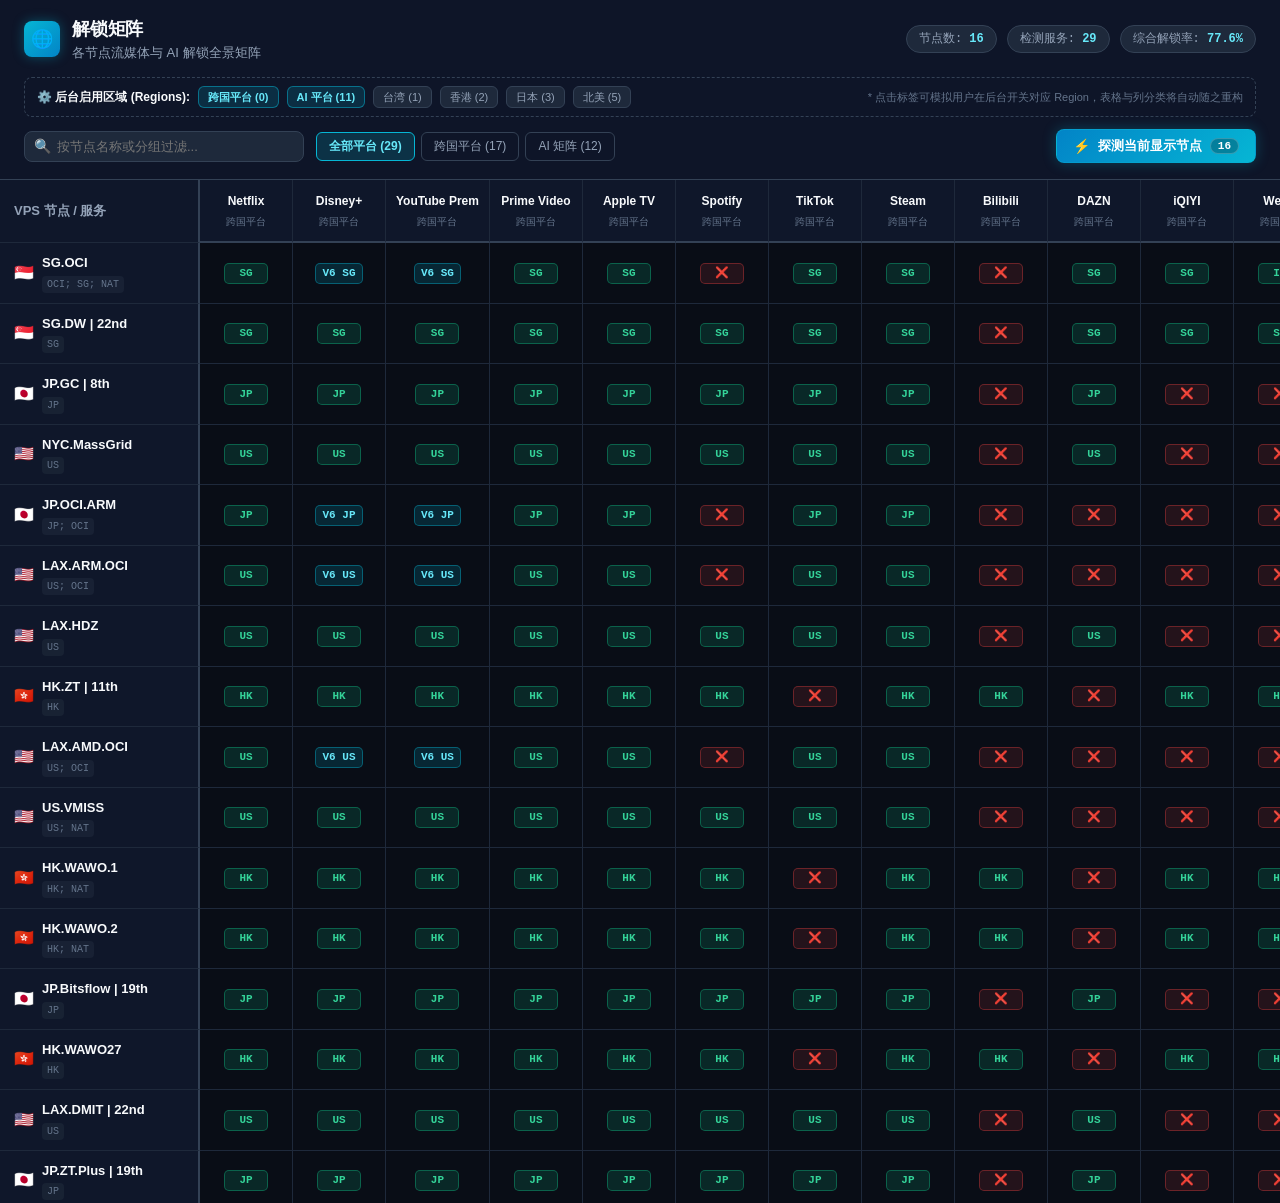
==== prototype/matrix.html @ eb972ef7 "feat: add Unlock Matrix page with dynamic region adaptation and probe controls" ====
<!DOCTYPE html>
<html lang="zh-CN">
<head>
  <meta charset="UTF-8" />
  <meta name="viewport" content="width=device-width, initial-scale=1.0" />
  <title>解锁矩阵</title>
  <style>
    :root {
      --bg-base: #090d16;
      --bg-surface: #0f172a;
      --bg-card: #1e293b;
      --bg-card-hover: #273549;
      --border-subtle: #1e293b;
      --border-muted: #334155;
      --border-highlight: #06b6d4;
      --text-main: #f8fafc;
      --text-muted: #94a3b8;
      --text-dim: #64748b;
      --green-text: #34d399;
      --green-bg: rgba(16, 185, 129, 0.16);
      --green-border: rgba(16, 185, 129, 0.4);
      --cyan-text: #67e8f9;
      --cyan-bg: rgba(6, 182, 212, 0.16);
      --cyan-border: rgba(6, 182, 212, 0.4);
      --red-text: #f87171;
      --red-bg: rgba(239, 68, 68, 0.12);
      --red-border: rgba(239, 68, 68, 0.35);
      --font-mono: 'JetBrains Mono', 'Fira Code', 'SF Mono', Menlo, Consolas, monospace;
      --font-sans: -apple-system, BlinkMacSystemFont, 'Segoe UI', Roboto, Helvetica, Arial, sans-serif;
    }

    * {
      box-sizing: border-box;
      margin: 0;
      padding: 0;
    }

    body {
      background-color: var(--bg-base);
      color: var(--text-main);
      font-family: var(--font-sans);
      font-size: 14px;
      line-height: 1.5;
      min-height: 100vh;
      display: flex;
      flex-direction: column;
    }

    /* 顶部控制栏 */
    .matrix-header {
      background: rgba(15, 23, 42, 0.95);
      border-bottom: 1px solid var(--border-muted);
      padding: 16px 24px;
      position: sticky;
      top: 0;
      z-index: 50;
      backdrop-filter: blur(12px);
    }

    .matrix-title-bar {
      display: flex;
      align-items: center;
      justify-content: space-between;
      flex-wrap: wrap;
      gap: 16px;
      margin-bottom: 14px;
    }

    .matrix-title-left {
      display: flex;
      align-items: center;
      gap: 12px;
    }

    .matrix-badge-icon {
      width: 36px;
      height: 36px;
      border-radius: 8px;
      background: linear-gradient(135deg, #06b6d4, #0284c7);
      display: flex;
      align-items: center;
      justify-content: center;
      font-size: 18px;
      box-shadow: 0 0 12px rgba(6, 182, 212, 0.35);
    }

    .matrix-title {
      font-size: 18px;
      font-weight: 700;
      letter-spacing: -0.01em;
      color: var(--text-main);
    }

    .matrix-subtitle {
      font-size: 13px;
      color: var(--text-muted);
    }

    .matrix-stats {
      display: flex;
      align-items: center;
      gap: 10px;
      flex-wrap: wrap;
    }

    .stat-pill {
      background: var(--bg-card);
      border: 1px solid var(--border-muted);
      border-radius: 999px;
      padding: 4px 12px;
      font-size: 12px;
      font-family: var(--font-mono);
      color: var(--text-muted);
    }

    .stat-pill strong {
      color: var(--cyan-text);
      font-weight: 600;
    }

    /* 区域设置与筛选条 */
    .matrix-region-setting-bar {
      display: flex;
      align-items: center;
      gap: 8px;
      margin-bottom: 12px;
      padding: 8px 12px;
      background: rgba(15, 23, 42, 0.6);
      border: 1px dashed var(--border-muted);
      border-radius: 8px;
      font-size: 12px;
      color: var(--text-muted);
      flex-wrap: wrap;
    }

    .region-setting-label {
      font-weight: 600;
      color: var(--text-main);
      display: flex;
      align-items: center;
      gap: 5px;
    }

    .region-toggle-pill {
      background: var(--bg-card);
      border: 1px solid var(--border-muted);
      color: var(--text-muted);
      border-radius: 6px;
      padding: 2px 9px;
      font-size: 11px;
      cursor: pointer;
      user-select: none;
      transition: all 0.15s;
    }

    .region-toggle-pill:hover {
      background: var(--bg-card-hover);
      color: var(--text-main);
    }

    .region-toggle-pill.enabled {
      background: rgba(6, 182, 212, 0.16);
      border-color: rgba(6, 182, 212, 0.5);
      color: var(--cyan-text);
      font-weight: 600;
    }

    /* 工具与筛选栏 */
    .matrix-toolbar {
      display: flex;
      align-items: center;
      justify-content: space-between;
      flex-wrap: wrap;
      gap: 12px;
    }

    .matrix-search-box {
      position: relative;
      width: 280px;
    }

    .matrix-search-input {
      width: 100%;
      background: var(--bg-card);
      border: 1px solid var(--border-muted);
      border-radius: 8px;
      padding: 7px 12px 7px 32px;
      color: var(--text-main);
      font-size: 13px;
      outline: none;
      transition: all 0.2s;
    }

    .matrix-search-input:focus {
      border-color: var(--border-highlight);
      box-shadow: 0 0 0 2px rgba(6, 182, 212, 0.2);
    }

    .search-icon {
      position: absolute;
      left: 10px;
      top: 50%;
      transform: translateY(-50%);
      color: var(--text-dim);
      font-size: 14px;
      pointer-events: none;
    }

    .matrix-category-pills {
      display: flex;
      align-items: center;
      gap: 6px;
      flex-wrap: wrap;
    }

    .cat-pill {
      background: transparent;
      border: 1px solid var(--border-muted);
      color: var(--text-muted);
      border-radius: 6px;
      padding: 5px 12px;
      font-size: 12px;
      cursor: pointer;
      transition: all 0.15s;
      user-select: none;
    }

    .cat-pill:hover {
      background: var(--bg-card);
      color: var(--text-main);
    }

    .cat-pill.active {
      background: rgba(6, 182, 212, 0.18);
      border-color: #06b6d4;
      color: var(--cyan-text);
      font-weight: 600;
    }

    /* 探测动作区 */
    .probe-action-box {
      margin-left: auto;
      display: flex;
      align-items: center;
      gap: 10px;
    }

    .probe-btn {
      display: inline-flex;
      align-items: center;
      gap: 8px;
      background: linear-gradient(135deg, #0284c7, #06b6d4);
      border: 1px solid rgba(6, 182, 212, 0.4);
      color: #ffffff;
      padding: 7px 16px;
      border-radius: 8px;
      font-size: 13px;
      font-weight: 600;
      cursor: pointer;
      box-shadow: 0 0 14px rgba(6, 182, 212, 0.28);
      transition: all 0.2s cubic-bezier(0.4, 0, 0.2, 1);
      user-select: none;
    }

    .probe-btn:hover:not(:disabled) {
      background: linear-gradient(135deg, #0369a1, #0891b2);
      box-shadow: 0 0 20px rgba(6, 182, 212, 0.45);
      transform: translateY(-1px);
    }

    .probe-btn:active:not(:disabled) {
      transform: translateY(1px);
    }

    .probe-btn:disabled {
      background: #1e293b;
      border-color: #334155;
      color: #64748b;
      box-shadow: none;
      cursor: not-allowed;
      transform: none;
    }

    .probe-btn-icon {
      font-size: 14px;
      line-height: 1;
      display: inline-block;
    }

    .probe-btn-icon.spinning {
      animation: spin 0.9s linear infinite;
    }

    @keyframes spin {
      from { transform: rotate(0deg); }
      to { transform: rotate(360deg); }
    }

    .probe-btn-count {
      background: rgba(0, 0, 0, 0.25);
      padding: 1px 7px;
      border-radius: 999px;
      font-size: 11px;
      font-family: var(--font-mono);
      border: 1px solid rgba(255, 255, 255, 0.2);
    }

    /* 表格容器与 Sticky 冻结窗格 */
    .matrix-table-container {
      flex: 1;
      overflow: auto;
      background: var(--bg-base);
      position: relative;
    }

    table.matrix-table {
      width: 100%;
      border-collapse: separate;
      border-spacing: 0;
      font-size: 13px;
      text-align: center;
    }

    /* 冻结表头与首列 */
    thead th {
      background: #0f172a;
      border-bottom: 2px solid var(--border-muted);
      border-right: 1px solid var(--border-subtle);
      padding: 12px 10px;
      position: sticky;
      top: 0;
      z-index: 30;
      font-weight: 600;
      color: var(--text-muted);
      white-space: nowrap;
      user-select: none;
    }

    /* 首列：节点信息单元格 (Sticky Left) */
    th.sticky-col-header,
    td.sticky-col {
      position: sticky;
      left: 0;
      z-index: 20;
      background: #0f172a;
      text-align: left;
      padding: 10px 14px;
      border-right: 2px solid var(--border-muted);
      border-bottom: 1px solid var(--border-subtle);
      width: 200px;
      min-width: 200px;
      max-width: 200px;
    }

    th.sticky-col-header {
      z-index: 40; /* 左上角交叉单元格层级最高 */
    }

    tbody tr:hover td.sticky-col {
      background: #192338;
    }

    tbody tr:hover td {
      background: rgba(6, 182, 212, 0.05);
    }

    tbody td {
      padding: 8px 6px;
      border-bottom: 1px solid var(--border-subtle);
      border-right: 1px solid var(--border-subtle);
      background: var(--bg-base);
      transition: background 0.15s;
    }

    /* 行探测中动效 */
    tr.row-probing td {
      background: rgba(6, 182, 212, 0.08) !important;
      position: relative;
    }

    tr.row-probing td.sticky-col {
      background: #192a42 !important;
      border-left: 3px solid var(--border-highlight);
    }

    .node-cell-wrap {
      display: flex;
      align-items: center;
      gap: 8px;
    }

    .node-region-flag {
      font-size: 16px;
      line-height: 1;
    }

    .node-name-text {
      font-weight: 600;
      color: var(--text-main);
      overflow: hidden;
      text-overflow: ellipsis;
      white-space: nowrap;
    }

    .node-group-badge {
      font-size: 10px;
      color: var(--text-dim);
      font-family: var(--font-mono);
      background: rgba(30, 41, 59, 0.6);
      padding: 1px 5px;
      border-radius: 4px;
      display: inline-block;
      margin-top: 2px;
    }

    /* 服务列头 */
    .service-header-wrap {
      display: flex;
      flex-direction: column;
      align-items: center;
      gap: 4px;
      min-width: 72px;
    }

    .service-header-name {
      font-size: 12px;
      color: var(--text-main);
    }

    .service-header-cat {
      font-size: 10px;
      color: var(--text-dim);
      font-weight: 400;
      text-transform: uppercase;
    }

    /* 状态徽章 (Badges) */
    .cell-badge {
      display: inline-flex;
      align-items: center;
      justify-content: center;
      min-width: 44px;
      padding: 3px 6px;
      border-radius: 5px;
      font-family: var(--font-mono);
      font-size: 11px;
      font-weight: 700;
      line-height: 1.2;
      cursor: default;
      transition: transform 0.1s;
    }

    .cell-badge:hover {
      transform: scale(1.12);
    }

    /* IPv4 解锁成功（纯绿） */
    .cell-badge.v4-ok {
      background: var(--green-bg);
      color: var(--green-text);
      border: 1px solid var(--green-border);
    }

    /* 仅 IPv6 解锁成功（V6 + 青绿） */
    .cell-badge.v6-ok {
      background: var(--cyan-bg);
      color: var(--cyan-text);
      border: 1px solid var(--cyan-border);
    }

    /* 均未解锁（❌） */
    .cell-badge.locked {
      background: var(--red-bg);
      color: var(--red-text);
      border: 1px solid var(--red-border);
      font-size: 11px;
      font-weight: 400;
    }

    /* 未测试 / 未开启区域（-） */
    .cell-badge.untested {
      background: rgba(148, 163, 184, 0.08);
      color: var(--text-dim);
      border: 1px solid rgba(148, 163, 184, 0.2);
      font-size: 11px;
      font-weight: 400;
    }

    /* 浮动提示框 Tooltip */
    .tooltip {
      position: relative;
    }

    .tooltip:hover::after {
      content: attr(data-tip);
      position: absolute;
      bottom: 120%;
      left: 50%;
      transform: translateX(-50%);
      background: #1e293b;
      color: #f8fafc;
      padding: 6px 10px;
      font-size: 11px;
      font-family: var(--font-mono);
      border-radius: 6px;
      white-space: nowrap;
      z-index: 100;
      box-shadow: 0 8px 20px rgba(0,0,0,0.6);
      border: 1px solid var(--border-muted);
      pointer-events: none;
    }

    /* 探测结果 Toast 提示 */
    .probe-toast {
      position: fixed;
      bottom: 24px;
      right: 24px;
      background: #0f172a;
      border: 1px solid var(--border-highlight);
      color: #f8fafc;
      padding: 11px 18px;
      border-radius: 8px;
      font-size: 13px;
      font-weight: 500;
      box-shadow: 0 10px 30px rgba(0, 0, 0, 0.7);
      display: flex;
      align-items: center;
      gap: 10px;
      z-index: 999;
      animation: slideUp 0.3s cubic-bezier(0.16, 1, 0.3, 1);
    }

    @keyframes slideUp {
      from { transform: translateY(20px); opacity: 0; }
      to { transform: translateY(0); opacity: 1; }
    }

    /* 响应式微调 */
    @media (max-width: 768px) {
      .matrix-toolbar {
        flex-direction: column;
        align-items: stretch;
      }
      .matrix-search-box {
        width: 100%;
      }
      .probe-action-box {
        margin-left: 0;
        width: 100%;
      }
      .probe-btn {
        width: 100%;
        justify-content: center;
      }
    }
  </style>
</head>
<body>

  <!-- 顶部控制与筛选栏 -->
  <header class="matrix-header">
    <div class="matrix-title-bar">
      <div class="matrix-title-left">
        <div class="matrix-badge-icon">🌐</div>
        <div>
          <h1 class="matrix-title">解锁矩阵</h1>
          <p class="matrix-subtitle">各节点流媒体与 AI 解锁全景矩阵</p>
        </div>
      </div>
      <div class="matrix-stats">
        <div class="stat-pill">节点数: <strong id="statNodeCount">16</strong></div>
        <div class="stat-pill">检测服务: <strong id="statServiceCount">29</strong></div>
        <div class="stat-pill">综合解锁率: <strong id="statUnlockRate">82.4%</strong></div>
      </div>
    </div>

    <!-- 动态区域感知提示与配置（模拟后台设置中开启的 region 参数） -->
    <div class="matrix-region-setting-bar">
      <span class="region-setting-label">⚙️ 后台启用区域 (Regions):</span>
      <span class="region-toggle-pill enabled" data-region-id="0" title="Region 0: 跨国流媒体平台">跨国平台 (0)</span>
      <span class="region-toggle-pill enabled" data-region-id="11" title="Region 11: AI 对话与大模型平台">AI 平台 (11)</span>
      <span class="region-toggle-pill" data-region-id="1" title="Region 1: 台湾平台 (动画疯/KKTV等)">台湾 (1)</span>
      <span class="region-toggle-pill" data-region-id="2" title="Region 2: 香港平台 (myTV/NowE等)">香港 (2)</span>
      <span class="region-toggle-pill" data-region-id="3" title="Region 3: 日本平台 (Abema/TVer/U-NEXT等)">日本 (3)</span>
      <span class="region-toggle-pill" data-region-id="5" title="Region 5: 北美平台 (Hulu/HBO Max等)">北美 (5)</span>
      <span style="margin-left:auto;font-size:11px;color:var(--text-dim);">* 点击标签可模拟用户在后台开关对应 Region，表格与列分类将自动随之重构</span>
    </div>

    <div class="matrix-toolbar">
      <div class="matrix-search-box">
        <span class="search-icon">🔍</span>
        <input type="text" id="nodeSearchInput" class="matrix-search-input" placeholder="按节点名称或分组过滤..." />
      </div>

      <!-- 动态分类 Pills 容器，将根据开启的 region 自动构建 -->
      <div class="matrix-category-pills" id="categoryPillsContainer">
        <!-- JS 动态生成 -->
      </div>

      <div class="probe-action-box">
        <button id="probeVisibleBtn" class="probe-btn" title="触发对当前表格中显示的节点进行并发解锁探测">
          <span class="probe-btn-icon" id="probeBtnIcon">⚡</span>
          <span id="probeBtnText">探测当前显示节点</span>
          <span class="probe-btn-count" id="probeBtnCount">16</span>
        </button>
      </div>
    </div>
  </header>

  <!-- 大表主容器 -->
  <main class="matrix-table-container">
    <table class="matrix-table" id="matrixTable">
      <thead>
        <tr id="headerRow">
          <th class="sticky-col-header">VPS 节点 / 服务</th>
          <!-- 服务列头通过 JS 动态生成 -->
        </tr>
      </thead>
      <tbody id="matrixBody">
        <!-- 节点行通过 JS 动态生成 -->
      </tbody>
    </table>
  </main>

  <script>
    // 定义已知全量服务字典与其归属的 Region ID 与分类
    // 当用户未在设置中开启某 region 时，该 region 的服务将根本不会作为列生成
    const ALL_SERVICES_CATALOG = [
      // 跨国流媒体 (Region 0: Globe)
      { id: "netflix", name: "Netflix", regionId: "0", cat: "globe", catName: "跨国平台" },
      { id: "disney", name: "Disney+", regionId: "0", cat: "globe", catName: "跨国平台" },
      { id: "youtube_prem", name: "YouTube Prem", regionId: "0", cat: "globe", catName: "跨国平台" },
      { id: "amazon", name: "Prime Video", regionId: "0", cat: "globe", catName: "跨国平台" },
      { id: "apple", name: "Apple TV", regionId: "0", cat: "globe", catName: "跨国平台" },
      { id: "spotify", name: "Spotify", regionId: "0", cat: "globe", catName: "跨国平台" },
      { id: "tiktok", name: "TikTok", regionId: "0", cat: "globe", catName: "跨国平台" },
      { id: "steam", name: "Steam", regionId: "0", cat: "globe", catName: "跨国平台" },
      { id: "bilibili", name: "Bilibili", regionId: "0", cat: "globe", catName: "跨国平台" },
      { id: "dazn", name: "DAZN", regionId: "0", cat: "globe", catName: "跨国平台" },
      { id: "iqiyi", name: "iQIYI", regionId: "0", cat: "globe", catName: "跨国平台" },
      { id: "wetv", name: "WeTV", regionId: "0", cat: "globe", catName: "跨国平台" },
      { id: "tvb", name: "TVB Anywhere", regionId: "0", cat: "globe", catName: "跨国平台" },
      { id: "viu", name: "Viu.com", regionId: "0", cat: "globe", catName: "跨国平台" },
      { id: "reddit", name: "Reddit", regionId: "0", cat: "globe", catName: "跨国平台" },
      { id: "twitter", name: "X (Twitter)", regionId: "0", cat: "globe", catName: "跨国平台" },
      { id: "gplay", name: "Google Play", regionId: "0", cat: "globe", catName: "跨国平台" },

      // AI 矩阵平台 (Region 11: AI)
      { id: "chatgpt", name: "ChatGPT", regionId: "11", cat: "ai", catName: "AI 矩阵" },
      { id: "claude", name: "Claude", regionId: "11", cat: "ai", catName: "AI 矩阵" },
      { id: "gemini", name: "Gemini", regionId: "11", cat: "ai", catName: "AI 矩阵" },
      { id: "copilot", name: "Copilot", regionId: "11", cat: "ai", catName: "AI 矩阵" },
      { id: "perplexity", name: "Perplexity", regionId: "11", cat: "ai", catName: "AI 矩阵" },
      { id: "grok", name: "xAI Grok", regionId: "11", cat: "ai", catName: "AI 矩阵" },
      { id: "deepseek", name: "DeepSeek", regionId: "11", cat: "ai", catName: "AI 矩阵" },
      { id: "poe", name: "Poe", regionId: "11", cat: "ai", catName: "AI 矩阵" },
      { id: "mistral", name: "Mistral", regionId: "11", cat: "ai", catName: "AI 矩阵" },
      { id: "coze", name: "Coze", regionId: "11", cat: "ai", catName: "AI 矩阵" },
      { id: "kimi", name: "Moonshot Kimi", regionId: "11", cat: "ai", catName: "AI 矩阵" },
      { id: "dola", name: "Dola AI", regionId: "11", cat: "ai", catName: "AI 矩阵" },

      // 台湾专区 (Region 1: Taiwan)
      { id: "bahamut", name: "动画疯", regionId: "1", cat: "taiwan", catName: "台湾专区" },
      { id: "kktv", name: "KKTV", regionId: "1", cat: "taiwan", catName: "台湾专区" },

      // 香港专区 (Region 2: Hong Kong)
      { id: "mytv", name: "myTV SUPER", regionId: "2", cat: "hongkong", catName: "香港专区" },
      { id: "nowe", name: "Now E", regionId: "2", cat: "hongkong", catName: "香港专区" },

      // 日本专区 (Region 3: Japan)
      { id: "abema", name: "Abema", regionId: "3", cat: "japan", catName: "日本专区" },
      { id: "tver", name: "TVer", regionId: "3", cat: "japan", catName: "日本专区" },
      { id: "unext", name: "U-NEXT", regionId: "3", cat: "japan", catName: "日本专区" },

      // 北美专区 (Region 5: North America)
      { id: "hulu", name: "Hulu", regionId: "5", cat: "na", catName: "北美专区" },
      { id: "max", name: "Max (HBO)", regionId: "5", cat: "na", catName: "北美专区" }
    ];

    // 当前在插件配置中启用的 Region 集合（默认仅勾选了 0 跨国平台 与 11 AI平台）
    let activeRegions = new Set(["0", "11"]);

    // 用户 16 台 VPS 节点的真实探测数据模拟镜像
    const NODES = [
      {
        uuid: "8b6e4305-bbd8-4d2a-8086-91fe62409bc4",
        name: "SG.OCI",
        region: "🇸🇬",
        group: "OCI; SG; NAT",
        results: {
          netflix: { v4: "SG", v6: "SG" },
          disney: { v4: false, v6: "SG" },
          youtube_prem: { v4: false, v6: "SG" },
          amazon: { v4: "SG", v6: null },
          apple: { v4: "SG", v6: "SG" },
          spotify: { v4: false, v6: false },
          tiktok: { v4: "SG", v6: null },
          steam: { v4: "SG", v6: null },
          bilibili: { v4: false, v6: false },
          dazn: { v4: "SG", v6: null },
          iqiyi: { v4: "SG", v6: null },
          wetv: { v4: "ID", v6: "ID" },
          tvb: { v4: "SG", v6: null },
          viu: { v4: "SG", v6: null },
          reddit: { v4: "YES", v6: null },
          twitter: { v4: "SG", v6: false },
          gplay: { v4: false, v6: "SG" },
          chatgpt: { v4: "SG", v6: "SG" },
          claude: { v4: "SG", v6: "SG" },
          gemini: { v4: false, v6: "SG" },
          copilot: { v4: "SG", v6: "SG" },
          perplexity: { v4: "SG", v6: "SG" },
          grok: { v4: false, v6: false },
          deepseek: { v4: false, v6: false },
          poe: { v4: "SG", v6: false },
          mistral: { v4: "SG", v6: "SG" },
          coze: { v4: "SG", v6: false },
          kimi: { v4: "OVERSEA", v6: "OVERSEA" },
          dola: { v4: "SG", v6: false },
          bahamut: { v4: false, v6: false },
          abema: { v4: false, v6: false },
          tver: { v4: false, v6: false },
          unext: { v4: false, v6: false }
        }
      },
      {
        uuid: "c3002e01-e891-4b36-a17c-1bd2bcf9190d",
        name: "SG.DW | 22nd",
        region: "🇸🇬",
        group: "SG",
        results: {
          netflix: { v4: "SG", v6: "SG" },
          disney: { v4: "SG", v6: "SG" },
          youtube_prem: { v4: "SG", v6: "SG" },
          amazon: { v4: "SG", v6: null },
          apple: { v4: "SG", v6: "SG" },
          spotify: { v4: "SG", v6: "SG" },
          tiktok: { v4: "SG", v6: null },
          steam: { v4: "SG", v6: null },
          bilibili: { v4: false, v6: false },
          dazn: { v4: "SG", v6: null },
          iqiyi: { v4: "SG", v6: null },
          wetv: { v4: "SG", v6: null },
          tvb: { v4: "SG", v6: null },
          viu: { v4: "SG", v6: null },
          reddit: { v4: "YES", v6: null },
          twitter: { v4: "SG", v6: null },
          gplay: { v4: "SG", v6: "SG" },
          chatgpt: { v4: "SG", v6: "SG" },
          claude: { v4: "SG", v6: "SG" },
          gemini: { v4: "SG", v6: "SG" },
          copilot: { v4: "SG", v6: "SG" },
          perplexity: { v4: "SG", v6: "SG" },
          grok: { v4: "SG", v6: null },
          deepseek: { v4: false, v6: false },
          poe: { v4: "SG", v6: null },
          mistral: { v4: "SG", v6: null },
          coze: { v4: "SG", v6: null },
          kimi: { v4: "OVERSEA", v6: null },
          dola: { v4: "SG", v6: null },
          bahamut: { v4: false, v6: false },
          abema: { v4: false, v6: false },
          tver: { v4: false, v6: false },
          unext: { v4: false, v6: false }
        }
      },
      {
        uuid: "5ebe7233-605e-4021-80d8-0620c5c00148",
        name: "JP.GC | 8th",
        region: "🇯🇵",
        group: "JP",
        results: {
          netflix: { v4: "JP", v6: "JP" },
          disney: { v4: "JP", v6: "JP" },
          youtube_prem: { v4: "JP", v6: "JP" },
          amazon: { v4: "JP", v6: null },
          apple: { v4: "JP", v6: "JP" },
          spotify: { v4: "JP", v6: null },
          tiktok: { v4: "JP", v6: null },
          steam: { v4: "JP", v6: null },
          bilibili: { v4: false, v6: false },
          dazn: { v4: "JP", v6: null },
          iqiyi: { v4: false, v6: false },
          wetv: { v4: false, v6: false },
          tvb: { v4: false, v6: false },
          viu: { v4: false, v6: false },
          reddit: { v4: "YES", v6: null },
          twitter: { v4: "JP", v6: null },
          gplay: { v4: "JP", v6: "JP" },
          chatgpt: { v4: "JP", v6: "JP" },
          claude: { v4: "JP", v6: "JP" },
          gemini: { v4: "JP", v6: "JP" },
          copilot: { v4: "JP", v6: "JP" },
          perplexity: { v4: "JP", v6: "JP" },
          grok: { v4: "JP", v6: null },
          deepseek: { v4: false, v6: false },
          poe: { v4: "JP", v6: null },
          mistral: { v4: "JP", v6: null },
          coze: { v4: "JP", v6: null },
          kimi: { v4: "OVERSEA", v6: null },
          dola: { v4: "JP", v6: null },
          bahamut: { v4: false, v6: false },
          abema: { v4: "YES", v6: "YES" },
          tver: { v4: "YES", v6: "YES" },
          unext: { v4: "YES", v6: "YES" }
        }
      },
      {
        uuid: "323920eb-7c4e-465c-a308-f01554ea7d2b",
        name: "NYC.MassGrid",
        region: "🇺🇸",
        group: "US",
        results: {
          netflix: { v4: "US", v6: "US" },
          disney: { v4: "US", v6: "US" },
          youtube_prem: { v4: "US", v6: "US" },
          amazon: { v4: "US", v6: "US" },
          apple: { v4: "US", v6: "US" },
          spotify: { v4: "US", v6: "US" },
          tiktok: { v4: "US", v6: null },
          steam: { v4: "US", v6: null },
          bilibili: { v4: false, v6: false },
          dazn: { v4: "US", v6: null },
          iqiyi: { v4: false, v6: false },
          wetv: { v4: false, v6: false },
          tvb: { v4: false, v6: false },
          viu: { v4: false, v6: false },
          reddit: { v4: "YES", v6: null },
          twitter: { v4: "US", v6: null },
          gplay: { v4: "US", v6: "US" },
          chatgpt: { v4: "US", v6: "US" },
          claude: { v4: "US", v6: "US" },
          gemini: { v4: "US", v6: "US" },
          copilot: { v4: "US", v6: "US" },
          perplexity: { v4: "US", v6: "US" },
          grok: { v4: "US", v6: "US" },
          deepseek: { v4: false, v6: false },
          poe: { v4: "US", v6: "US" },
          mistral: { v4: "US", v6: "US" },
          coze: { v4: "US", v6: "US" },
          kimi: { v4: "OVERSEA", v6: "OVERSEA" },
          dola: { v4: "US", v6: "US" },
          bahamut: { v4: false, v6: false },
          abema: { v4: false, v6: false },
          tver: { v4: false, v6: false },
          unext: { v4: false, v6: false },
          hulu: { v4: "US", v6: "US" },
          max: { v4: "US", v6: "US" }
        }
      },
      {
        uuid: "172ed735-6c6e-44dc-8e1b-794776e1cab1",
        name: "JP.OCI.ARM",
        region: "🇯🇵",
        group: "JP; OCI",
        results: {
          netflix: { v4: "JP", v6: "JP" },
          disney: { v4: false, v6: "JP" },
          youtube_prem: { v4: false, v6: "JP" },
          amazon: { v4: "JP", v6: null },
          apple: { v4: "JP", v6: "JP" },
          spotify: { v4: false, v6: false },
          tiktok: { v4: "JP", v6: null },
          steam: { v4: "JP", v6: null },
          bilibili: { v4: false, v6: false },
          dazn: { v4: false, v6: false },
          iqiyi: { v4: false, v6: false },
          wetv: { v4: false, v6: false },
          tvb: { v4: false, v6: false },
          viu: { v4: false, v6: false },
          reddit: { v4: "YES", v6: null },
          twitter: { v4: "JP", v6: null },
          gplay: { v4: false, v6: "JP" },
          chatgpt: { v4: "JP", v6: "JP" },
          claude: { v4: "JP", v6: "JP" },
          gemini: { v4: false, v6: "JP" },
          copilot: { v4: "JP", v6: "JP" },
          perplexity: { v4: "JP", v6: "JP" },
          grok: { v4: false, v6: false },
          deepseek: { v4: false, v6: false },
          poe: { v4: "JP", v6: null },
          mistral: { v4: "JP", v6: null },
          coze: { v4: "JP", v6: null },
          kimi: { v4: "OVERSEA", v6: null },
          dola: { v4: "JP", v6: null },
          bahamut: { v4: false, v6: false },
          abema: { v4: false, v6: "YES" },
          tver: { v4: false, v6: false },
          unext: { v4: false, v6: false }
        }
      },
      {
        uuid: "5d51b5ef-811e-4cdd-b3f5-a7f4f5459a42",
        name: "LAX.ARM.OCI",
        region: "🇺🇸",
        group: "US; OCI",
        results: {
          netflix: { v4: "US", v6: "US" },
          disney: { v4: false, v6: "US" },
          youtube_prem: { v4: false, v6: "US" },
          amazon: { v4: "US", v6: null },
          apple: { v4: "US", v6: "US" },
          spotify: { v4: false, v6: false },
          tiktok: { v4: "US", v6: null },
          steam: { v4: "US", v6: null },
          bilibili: { v4: false, v6: false },
          dazn: { v4: false, v6: false },
          iqiyi: { v4: false, v6: false },
          wetv: { v4: false, v6: false },
          tvb: { v4: false, v6: false },
          viu: { v4: false, v6: false },
          reddit: { v4: "YES", v6: null },
          twitter: { v4: "US", v6: null },
          gplay: { v4: false, v6: "US" },
          chatgpt: { v4: "US", v6: "US" },
          claude: { v4: "US", v6: "US" },
          gemini: { v4: false, v6: "US" },
          copilot: { v4: "US", v6: "US" },
          perplexity: { v4: "US", v6: "US" },
          grok: { v4: false, v6: false },
          deepseek: { v4: false, v6: false },
          poe: { v4: "US", v6: null },
          mistral: { v4: "US", v6: null },
          coze: { v4: "US", v6: null },
          kimi: { v4: "OVERSEA", v6: null },
          dola: { v4: "US", v6: null }
        }
      },
      {
        uuid: "0eb589c5-6d2f-41bb-a54b-99f2c803941f",
        name: "LAX.HDZ",
        region: "🇺🇸",
        group: "US",
        results: {
          netflix: { v4: "US", v6: "US" },
          disney: { v4: "US", v6: "US" },
          youtube_prem: { v4: "US", v6: "US" },
          amazon: { v4: "US", v6: "US" },
          apple: { v4: "US", v6: "US" },
          spotify: { v4: "US", v6: "US" },
          tiktok: { v4: "US", v6: null },
          steam: { v4: "US", v6: null },
          bilibili: { v4: false, v6: false },
          dazn: { v4: "US", v6: null },
          iqiyi: { v4: false, v6: false },
          wetv: { v4: false, v6: false },
          tvb: { v4: false, v6: false },
          viu: { v4: false, v6: false },
          reddit: { v4: "YES", v6: null },
          twitter: { v4: "US", v6: null },
          gplay: { v4: "US", v6: "US" },
          chatgpt: { v4: "US", v6: "US" },
          claude: { v4: "US", v6: "US" },
          gemini: { v4: "US", v6: "US" },
          copilot: { v4: "US", v6: "US" },
          perplexity: { v4: "US", v6: "US" },
          grok: { v4: "US", v6: "US" },
          deepseek: { v4: false, v6: false },
          poe: { v4: "US", v6: null },
          mistral: { v4: "US", v6: null },
          coze: { v4: "US", v6: null },
          kimi: { v4: "OVERSEA", v6: null },
          dola: { v4: "US", v6: null },
          hulu: { v4: "US", v6: "US" }
        }
      },
      {
        uuid: "034c1e5a-72ab-40bc-93c1-b47f53613b92",
        name: "HK.ZT | 11th",
        region: "🇭🇰",
        group: "HK",
        results: {
          netflix: { v4: "HK", v6: "HK" },
          disney: { v4: "HK", v6: "HK" },
          youtube_prem: { v4: "HK", v6: "HK" },
          amazon: { v4: "HK", v6: null },
          apple: { v4: "HK", v6: "HK" },
          spotify: { v4: "HK", v6: null },
          tiktok: { v4: false, v6: false },
          steam: { v4: "HK", v6: null },
          bilibili: { v4: "HK", v6: "HK" },
          dazn: { v4: false, v6: false },
          iqiyi: { v4: "HK", v6: null },
          wetv: { v4: "HK", v6: null },
          tvb: { v4: "HK", v6: null },
          viu: { v4: "HK", v6: null },
          reddit: { v4: "YES", v6: null },
          twitter: { v4: "HK", v6: null },
          gplay: { v4: "HK", v6: "HK" },
          chatgpt: { v4: false, v6: false },
          claude: { v4: false, v6: false },
          gemini: { v4: false, v6: false },
          copilot: { v4: "HK", v6: "HK" },
          perplexity: { v4: "HK", v6: null },
          grok: { v4: false, v6: false },
          deepseek: { v4: false, v6: false },
          poe: { v4: "HK", v6: null },
          mistral: { v4: "HK", v6: null },
          coze: { v4: "HK", v6: null },
          kimi: { v4: "OVERSEA", v6: null },
          dola: { v4: "HK", v6: null },
          bahamut: { v4: "YES", v6: null },
          mytv: { v4: "HK", v6: "HK" },
          nowe: { v4: "HK", v6: "HK" }
        }
      },
      {
        uuid: "22d1529a-5b0c-424b-bfef-b2775d564432",
        name: "LAX.AMD.OCI",
        region: "🇺🇸",
        group: "US; OCI",
        results: {
          netflix: { v4: "US", v6: "US" },
          disney: { v4: false, v6: "US" },
          youtube_prem: { v4: false, v6: "US" },
          amazon: { v4: "US", v6: null },
          apple: { v4: "US", v6: "US" },
          spotify: { v4: false, v6: false },
          tiktok: { v4: "US", v6: null },
          steam: { v4: "US", v6: null },
          bilibili: { v4: false, v6: false },
          dazn: { v4: false, v6: false },
          iqiyi: { v4: false, v6: false },
          wetv: { v4: false, v6: false },
          tvb: { v4: false, v6: false },
          viu: { v4: false, v6: false },
          reddit: { v4: "YES", v6: null },
          twitter: { v4: "US", v6: null },
          gplay: { v4: false, v6: "US" },
          chatgpt: { v4: "US", v6: "US" },
          claude: { v4: "US", v6: "US" },
          gemini: { v4: false, v6: "US" },
          copilot: { v4: "US", v6: "US" },
          perplexity: { v4: "US", v6: "US" },
          grok: { v4: false, v6: false },
          deepseek: { v4: false, v6: false },
          poe: { v4: "US", v6: null },
          mistral: { v4: "US", v6: null },
          coze: { v4: "US", v6: null },
          kimi: { v4: "OVERSEA", v6: null },
          dola: { v4: "US", v6: null }
        }
      },
      {
        uuid: "64a3e1bb-e989-4f64-a8aa-fac9f4d85218",
        name: "US.VMISS",
        region: "🇺🇸",
        group: "US; NAT",
        results: {
          netflix: { v4: "US", v6: "US" },
          disney: { v4: "US", v6: "US" },
          youtube_prem: { v4: "US", v6: "US" },
          amazon: { v4: "US", v6: null },
          apple: { v4: "US", v6: "US" },
          spotify: { v4: "US", v6: null },
          tiktok: { v4: "US", v6: null },
          steam: { v4: "US", v6: null },
          bilibili: { v4: false, v6: false },
          dazn: { v4: false, v6: false },
          iqiyi: { v4: false, v6: false },
          wetv: { v4: false, v6: false },
          tvb: { v4: false, v6: false },
          viu: { v4: false, v6: false },
          reddit: { v4: "YES", v6: null },
          twitter: { v4: "US", v6: null },
          gplay: { v4: "US", v6: "US" },
          chatgpt: { v4: "US", v6: "US" },
          claude: { v4: "US", v6: "US" },
          gemini: { v4: "US", v6: "US" },
          copilot: { v4: "US", v6: "US" },
          perplexity: { v4: "US", v6: "US" },
          grok: { v4: "US", v6: null },
          deepseek: { v4: false, v6: false },
          poe: { v4: "US", v6: null },
          mistral: { v4: "US", v6: null },
          coze: { v4: "US", v6: null },
          kimi: { v4: "OVERSEA", v6: null },
          dola: { v4: "US", v6: null }
        }
      },
      {
        uuid: "7b3ab999-af85-4682-9a87-e0d3289f62fb",
        name: "HK.WAWO.1",
        region: "🇭🇰",
        group: "HK; NAT",
        results: {
          netflix: { v4: "HK", v6: "HK" },
          disney: { v4: "HK", v6: "HK" },
          youtube_prem: { v4: "HK", v6: "HK" },
          amazon: { v4: "HK", v6: null },
          apple: { v4: "HK", v6: "HK" },
          spotify: { v4: "HK", v6: null },
          tiktok: { v4: false, v6: false },
          steam: { v4: "HK", v6: null },
          bilibili: { v4: "HK", v6: "HK" },
          dazn: { v4: false, v6: false },
          iqiyi: { v4: "HK", v6: null },
          wetv: { v4: "HK", v6: null },
          tvb: { v4: "HK", v6: null },
          viu: { v4: "HK", v6: null },
          reddit: { v4: "YES", v6: null },
          twitter: { v4: "HK", v6: null },
          gplay: { v4: "HK", v6: "HK" },
          chatgpt: { v4: false, v6: false },
          claude: { v4: false, v6: false },
          gemini: { v4: false, v6: false },
          copilot: { v4: "HK", v6: "HK" },
          perplexity: { v4: "HK", v6: null },
          grok: { v4: false, v6: false },
          deepseek: { v4: false, v6: false },
          poe: { v4: "HK", v6: null },
          mistral: { v4: "HK", v6: null },
          coze: { v4: "HK", v6: null },
          kimi: { v4: "OVERSEA", v6: null },
          dola: { v4: "HK", v6: null },
          bahamut: { v4: "YES", v6: null },
          mytv: { v4: "HK", v6: "HK" }
        }
      },
      {
        uuid: "ea17e017-fe23-4177-8c8a-52f06793638d",
        name: "HK.WAWO.2",
        region: "🇭🇰",
        group: "HK; NAT",
        results: {
          netflix: { v4: "HK", v6: "HK" },
          disney: { v4: "HK", v6: "HK" },
          youtube_prem: { v4: "HK", v6: "HK" },
          amazon: { v4: "HK", v6: null },
          apple: { v4: "HK", v6: "HK" },
          spotify: { v4: "HK", v6: null },
          tiktok: { v4: false, v6: false },
          steam: { v4: "HK", v6: null },
          bilibili: { v4: "HK", v6: "HK" },
          dazn: { v4: false, v6: false },
          iqiyi: { v4: "HK", v6: null },
          wetv: { v4: "HK", v6: null },
          tvb: { v4: "HK", v6: null },
          viu: { v4: "HK", v6: null },
          reddit: { v4: "YES", v6: null },
          twitter: { v4: "HK", v6: null },
          gplay: { v4: "HK", v6: "HK" },
          chatgpt: { v4: false, v6: false },
          claude: { v4: false, v6: false },
          gemini: { v4: false, v6: false },
          copilot: { v4: "HK", v6: "HK" },
          perplexity: { v4: "HK", v6: null },
          grok: { v4: false, v6: false },
          deepseek: { v4: false, v6: false },
          poe: { v4: "HK", v6: null },
          mistral: { v4: "HK", v6: null },
          coze: { v4: "HK", v6: null },
          kimi: { v4: "OVERSEA", v6: null },
          dola: { v4: "HK", v6: null }
        }
      },
      {
        uuid: "c1d82e0f-fa71-4476-be11-44d53d74764b",
        name: "JP.Bitsflow | 19th",
        region: "🇯🇵",
        group: "JP",
        results: {
          netflix: { v4: "JP", v6: "JP" },
          disney: { v4: "JP", v6: "JP" },
          youtube_prem: { v4: "JP", v6: "JP" },
          amazon: { v4: "JP", v6: null },
          apple: { v4: "JP", v6: "JP" },
          spotify: { v4: "JP", v6: null },
          tiktok: { v4: "JP", v6: null },
          steam: { v4: "JP", v6: null },
          bilibili: { v4: false, v6: false },
          dazn: { v4: "JP", v6: null },
          iqiyi: { v4: false, v6: false },
          wetv: { v4: false, v6: false },
          tvb: { v4: false, v6: false },
          viu: { v4: false, v6: false },
          reddit: { v4: "YES", v6: null },
          twitter: { v4: "JP", v6: null },
          gplay: { v4: "JP", v6: "JP" },
          chatgpt: { v4: "JP", v6: "JP" },
          claude: { v4: "JP", v6: "JP" },
          gemini: { v4: "JP", v6: "JP" },
          copilot: { v4: "JP", v6: "JP" },
          perplexity: { v4: "JP", v6: "JP" },
          grok: { v4: "JP", v6: null },
          deepseek: { v4: false, v6: false },
          poe: { v4: "JP", v6: null },
          mistral: { v4: "JP", v6: null },
          coze: { v4: "JP", v6: null },
          kimi: { v4: "OVERSEA", v6: null },
          dola: { v4: "JP", v6: null },
          abema: { v4: "YES", v6: "YES" },
          tver: { v4: "YES", v6: "YES" }
        }
      },
      {
        uuid: "0bf2afb5-9e0e-4700-ad77-0bb94c8f5d5c",
        name: "HK.WAWO27",
        region: "🇭🇰",
        group: "HK",
        results: {
          netflix: { v4: "HK", v6: "HK" },
          disney: { v4: "HK", v6: "HK" },
          youtube_prem: { v4: "HK", v6: "HK" },
          amazon: { v4: "HK", v6: null },
          apple: { v4: "HK", v6: "HK" },
          spotify: { v4: "HK", v6: null },
          tiktok: { v4: false, v6: false },
          steam: { v4: "HK", v6: null },
          bilibili: { v4: "HK", v6: "HK" },
          dazn: { v4: false, v6: false },
          iqiyi: { v4: "HK", v6: null },
          wetv: { v4: "HK", v6: null },
          tvb: { v4: "HK", v6: null },
          viu: { v4: "HK", v6: null },
          reddit: { v4: "YES", v6: null },
          twitter: { v4: "HK", v6: null },
          gplay: { v4: "HK", v6: "HK" },
          chatgpt: { v4: false, v6: false },
          claude: { v4: false, v6: false },
          gemini: { v4: false, v6: false },
          copilot: { v4: "HK", v6: "HK" },
          perplexity: { v4: "HK", v6: null },
          grok: { v4: false, v6: false },
          deepseek: { v4: false, v6: false },
          poe: { v4: "HK", v6: null },
          mistral: { v4: "HK", v6: null },
          coze: { v4: "HK", v6: null },
          kimi: { v4: "OVERSEA", v6: null },
          dola: { v4: "HK", v6: null },
          mytv: { v4: "HK", v6: "HK" }
        }
      },
      {
        uuid: "ae4ffe28-7b83-417a-8790-32787470074f",
        name: "LAX.DMIT | 22nd",
        region: "🇺🇸",
        group: "US",
        results: {
          netflix: { v4: "US", v6: "US" },
          disney: { v4: "US", v6: "US" },
          youtube_prem: { v4: "US", v6: "US" },
          amazon: { v4: "US", v6: "US" },
          apple: { v4: "US", v6: "US" },
          spotify: { v4: "US", v6: "US" },
          tiktok: { v4: "US", v6: null },
          steam: { v4: "US", v6: null },
          bilibili: { v4: false, v6: false },
          dazn: { v4: "US", v6: null },
          iqiyi: { v4: false, v6: false },
          wetv: { v4: false, v6: false },
          tvb: { v4: false, v6: false },
          viu: { v4: false, v6: false },
          reddit: { v4: "YES", v6: null },
          twitter: { v4: "US", v6: null },
          gplay: { v4: "US", v6: "US" },
          chatgpt: { v4: "US", v6: "US" },
          claude: { v4: "US", v6: "US" },
          gemini: { v4: "US", v6: "US" },
          copilot: { v4: "US", v6: "US" },
          perplexity: { v4: "US", v6: "US" },
          grok: { v4: "US", v6: "US" },
          deepseek: { v4: false, v6: false },
          poe: { v4: "US", v6: null },
          mistral: { v4: "US", v6: null },
          coze: { v4: "US", v6: null },
          kimi: { v4: "OVERSEA", v6: null },
          dola: { v4: "US", v6: null }
        }
      },
      {
        uuid: "6465e133-a3a8-4d83-a109-91c3cdd9c542",
        name: "JP.ZT.Plus | 19th",
        region: "🇯🇵",
        group: "JP",
        results: {
          netflix: { v4: "JP", v6: "JP" },
          disney: { v4: "JP", v6: "JP" },
          youtube_prem: { v4: "JP", v6: "JP" },
          amazon: { v4: "JP", v6: null },
          apple: { v4: "JP", v6: "JP" },
          spotify: { v4: "JP", v6: null },
          tiktok: { v4: "JP", v6: null },
          steam: { v4: "JP", v6: null },
          bilibili: { v4: false, v6: false },
          dazn: { v4: "JP", v6: null },
          iqiyi: { v4: false, v6: false },
          wetv: { v4: false, v6: false },
          tvb: { v4: false, v6: false },
          viu: { v4: false, v6: false },
          reddit: { v4: "YES", v6: null },
          twitter: { v4: "JP", v6: null },
          gplay: { v4: "JP", v6: "JP" },
          chatgpt: { v4: "JP", v6: "JP" },
          claude: { v4: "JP", v6: "JP" },
          gemini: { v4: "JP", v6: "JP" },
          copilot: { v4: "JP", v6: "JP" },
          perplexity: { v4: "JP", v6: "JP" },
          grok: { v4: "JP", v6: null },
          deepseek: { v4: false, v6: false },
          poe: { v4: "JP", v6: null },
          mistral: { v4: "JP", v6: null },
          coze: { v4: "JP", v6: null },
          kimi: { v4: "OVERSEA", v6: null },
          dola: { v4: "JP", v6: null },
          abema: { v4: "YES", v6: "YES" }
        }
      }
    ];

    // 全局交互状态
    let currentCategory = "all";
    let searchQuery = "";
    let isProbing = false;

    // 核心函数：根据用户设置中开启的 Region，动态获取应生成在表格中的服务列
    function getAvailableServices() {
      return ALL_SERVICES_CATALOG.filter(svc => activeRegions.has(svc.regionId));
    }

    // 动态构建分类 Pills（根据开启的 Region 自动提取存在的分类与数量）
    function renderCategoryPills() {
      const container = document.getElementById("categoryPillsContainer");
      const availableServices = getAvailableServices();

      // 提取所有唯一分类
      const catsMap = new Map();
      availableServices.forEach(s => {
        if (!catsMap.has(s.cat)) {
          catsMap.set(s.cat, { id: s.cat, name: s.catName, count: 0 });
        }
        catsMap.get(s.cat).count++;
      });

      // 如果当前选中的分类在当前开启的 region 中已经不存在，则重置回 "all"
      if (currentCategory !== "all" && !catsMap.has(currentCategory)) {
        currentCategory = "all";
      }

      let pillsHtml = `<button class="cat-pill ${currentCategory === 'all' ? 'active' : ''}" data-cat="all">全部平台 (${availableServices.length})</button>`;
      catsMap.forEach(cat => {
        pillsHtml += `<button class="cat-pill ${currentCategory === cat.id ? 'active' : ''}" data-cat="${cat.id}">${cat.name} (${cat.count})</button>`;
      });

      container.innerHTML = pillsHtml;

      // 重新绑定点击事件
      container.querySelectorAll(".cat-pill[data-cat]").forEach(btn => {
        btn.addEventListener("click", () => {
          container.querySelectorAll(".cat-pill[data-cat]").forEach(b => b.classList.remove("active"));
          btn.classList.add("active");
          currentCategory = btn.getAttribute("data-cat");
          renderHeaders();
          renderRows();
        });
      });
    }

    // 单元格状态精准判定
    // 关键：若节点未测试此项或属于未执行的 region，显示 '-' 而非误判为 '❌'
    function evaluateCell(cellData) {
      if (cellData === undefined || cellData === null) {
        return {
          type: "untested",
          text: "-",
          tip: "该节点未执行此项测试或未开启此区域"
        };
      }

      const v4 = cellData.v4;
      const v6 = cellData.v6;

      const v4Unlocked = Boolean(v4);
      const v6Unlocked = Boolean(v6);

      const tipText = "IPv4: " + (v4 || "NO") + " | IPv6: " + (v6 || "NO");

      // 1. IPv4 优先解锁成功
      if (v4Unlocked) {
        return {
          type: "v4-ok",
          text: String(v4),
          tip: tipText
        };
      }

      // 2. 仅 IPv6 解锁成功
      if (v6Unlocked) {
        return {
          type: "v6-ok",
          text: "V6 " + String(v6),
          tip: tipText
        };
      }

      // 3. 确实测试过但均未解锁
      return {
        type: "locked",
        text: "❌",
        tip: tipText
      };
    }

    function getFilteredServices() {
      const available = getAvailableServices();
      if (currentCategory === "all") return available;
      return available.filter(s => s.cat === currentCategory);
    }

    function getFilteredNodes() {
      const q = searchQuery.trim().toLowerCase();
      if (!q) return NODES;
      return NODES.filter(n => 
        n.name.toLowerCase().includes(q) || 
        n.group.toLowerCase().includes(q) || 
        n.region.includes(q)
      );
    }

    // 渲染动态表头
    function renderHeaders() {
      const headerRow = document.getElementById("headerRow");
      headerRow.innerHTML = '<th class="sticky-col-header">VPS 节点 / 服务</th>';

      const services = getFilteredServices();
      services.forEach(svc => {
        const th = document.createElement("th");
        th.innerHTML = `
          <div class="service-header-wrap">
            <span class="service-header-name">${svc.name}</span>
            <span class="service-header-cat">${svc.catName}</span>
          </div>
        `;
        headerRow.appendChild(th);
      });
    }

    // 渲染节点行
    function renderRows() {
      const tbody = document.getElementById("matrixBody");
      tbody.innerHTML = "";

      const filteredNodes = getFilteredNodes();
      const filteredServices = getFilteredServices();

      if (filteredNodes.length === 0) {
        tbody.innerHTML = `<tr><td colspan="${filteredServices.length + 1}" style="padding:40px;color:var(--text-dim);">没有匹配到相关节点</td></tr>`;
        updateProbeButtonState();
        return;
      }

      filteredNodes.forEach(node => {
        const tr = document.createElement("tr");
        tr.dataset.uuid = node.uuid;

        // 固定首列：节点名称与分组
        const nodeTd = document.createElement("td");
        nodeTd.className = "sticky-col";
        nodeTd.innerHTML = `
          <div class="node-cell-wrap">
            <span class="node-region-flag">${node.region}</span>
            <div style="overflow:hidden;">
              <div class="node-name-text" title="${node.name}">${node.name}</div>
              <span class="node-group-badge">${node.group}</span>
            </div>
          </div>
        `;
        tr.appendChild(nodeTd);

        // 各服务单元格
        filteredServices.forEach(svc => {
          const td = document.createElement("td");
          const cellData = node.results ? node.results[svc.id] : undefined;
          const result = evaluateCell(cellData);

          td.innerHTML = `
            <span class="cell-badge ${result.type} tooltip" data-tip="${result.tip}">
              ${result.text}
            </span>
          `;
          tr.appendChild(td);
        });

        tbody.appendChild(tr);
      });

      updateStats();
      updateProbeButtonState();
    }

    function updateStats() {
      const availableServices = getAvailableServices();
      document.getElementById("statServiceCount").textContent = availableServices.length;
      document.getElementById("statNodeCount").textContent = NODES.length;

      // 计算当前开启服务的综合解锁率
      let totalTests = 0;
      let totalUnlocked = 0;
      NODES.forEach(n => {
        if (!n.results) return;
        availableServices.forEach(svc => {
          const res = n.results[svc.id];
          if (res !== undefined && res !== null) {
            totalTests++;
            if (res.v4 || res.v6) totalUnlocked++;
          }
        });
      });

      const rate = totalTests > 0 ? ((totalUnlocked / totalTests) * 100).toFixed(1) + "%" : "0.0%";
      document.getElementById("statUnlockRate").textContent = rate;
    }

    function updateProbeButtonState() {
      const btn = document.getElementById("probeVisibleBtn");
      const countSpan = document.getElementById("probeBtnCount");
      const textSpan = document.getElementById("probeBtnText");
      if (!btn || !countSpan || isProbing) return;

      const visibleNodes = getFilteredNodes();
      countSpan.textContent = visibleNodes.length;

      if (visibleNodes.length === 0) {
        btn.disabled = true;
        btn.title = "当前无匹配的节点";
        textSpan.textContent = "无匹配节点";
      } else {
        btn.disabled = false;
        btn.title = `触发对当前显示的 ${visibleNodes.length} 个节点进行并发解锁探测`;
        textSpan.textContent = "探测当前显示节点";
      }
    }

    function showToast(message) {
      const existing = document.querySelector(".probe-toast");
      if (existing) existing.remove();

      const toast = document.createElement("div");
      toast.className = "probe-toast";
      toast.innerHTML = message;
      document.body.appendChild(toast);

      setTimeout(() => {
        toast.style.transition = "opacity 0.4s, transform 0.4s";
        toast.style.opacity = "0";
        toast.style.transform = "translateY(10px)";
        setTimeout(() => toast.remove(), 400);
      }, 3500);
    }

    // 探测动作触发
    async function triggerProbeForVisibleNodes() {
      if (isProbing) return;
      const targetNodes = getFilteredNodes();
      if (targetNodes.length === 0) {
        showToast("⚠️ 当前没有匹配的节点可供探测");
        return;
      }

      isProbing = true;
      const btn = document.getElementById("probeVisibleBtn");
      const icon = document.getElementById("probeBtnIcon");
      const textSpan = document.getElementById("probeBtnText");
      const countSpan = document.getElementById("probeBtnCount");

      btn.disabled = true;
      icon.textContent = "🔄";
      icon.classList.add("spinning");
      textSpan.textContent = "正在并发探测";
      countSpan.textContent = `0/${targetNodes.length}`;

      // 为当前显示的节点行添加探测中动态高亮
      const targetUuids = new Set(targetNodes.map(n => n.uuid));
      document.querySelectorAll("#matrixBody tr").forEach(tr => {
        if (targetUuids.has(tr.dataset.uuid)) {
          tr.classList.add("row-probing");
        }
      });

      // 如果运行在 Komari 真实环境，尝试发起真实后端探测请求
      const probePayload = { client_uuids: Array.from(targetUuids), force: true };
      try {
        fetch("/api/plugin/unlock-test/probe", {
          method: "POST",
          headers: { "Content-Type": "application/json" },
          body: JSON.stringify(probePayload)
        }).catch(() => {});
      } catch (e) {}

      // 拟真进度反馈体验
      let finished = 0;
      const stepDuration = Math.max(120, Math.min(600, Math.floor(2200 / targetNodes.length)));

      const progressInterval = setInterval(() => {
        finished++;
        countSpan.textContent = `${finished}/${targetNodes.length}`;

        const finishedNode = targetNodes[finished - 1];
        if (finishedNode) {
          const row = document.querySelector(`#matrixBody tr[data-uuid="${finishedNode.uuid}"]`);
          if (row) row.classList.remove("row-probing");
        }

        if (finished >= targetNodes.length) {
          clearInterval(progressInterval);
          completeProbing();
        }
      }, stepDuration);

      function completeProbing() {
        document.querySelectorAll("#matrixBody tr.row-probing").forEach(tr => {
          tr.classList.remove("row-probing");
        });

        isProbing = false;
        icon.textContent = "⚡";
        icon.classList.remove("spinning");
        updateProbeButtonState();

        showToast(`✅ 探测完成：已针对当前显示的 <strong>${targetNodes.length}</strong> 个节点执行全量解锁刷新`);
      }
    }

    function renderMatrix() {
      renderCategoryPills();
      renderHeaders();
      renderRows();
    }

    // 事件绑定：搜索框过滤
    document.getElementById("nodeSearchInput").addEventListener("input", (e) => {
      searchQuery = e.target.value;
      renderRows();
    });

    // 事件绑定：模拟设置中开启/关闭 Region
    document.querySelectorAll(".region-toggle-pill[data-region-id]").forEach(pill => {
      pill.addEventListener("click", () => {
        const rid = pill.getAttribute("data-region-id");
        if (activeRegions.has(rid)) {
          if (activeRegions.size === 1) {
            showToast("⚠️ 请至少保留一个开启的 Region");
            return;
          }
          activeRegions.delete(rid);
          pill.classList.remove("enabled");
        } else {
          activeRegions.add(rid);
          pill.classList.add("enabled");
        }
        renderMatrix();
      });
    });

    document.getElementById("probeVisibleBtn").addEventListener("click", triggerProbeForVisibleNodes);

    // 初始渲染
    renderMatrix();
  </script>
</body>
</html>
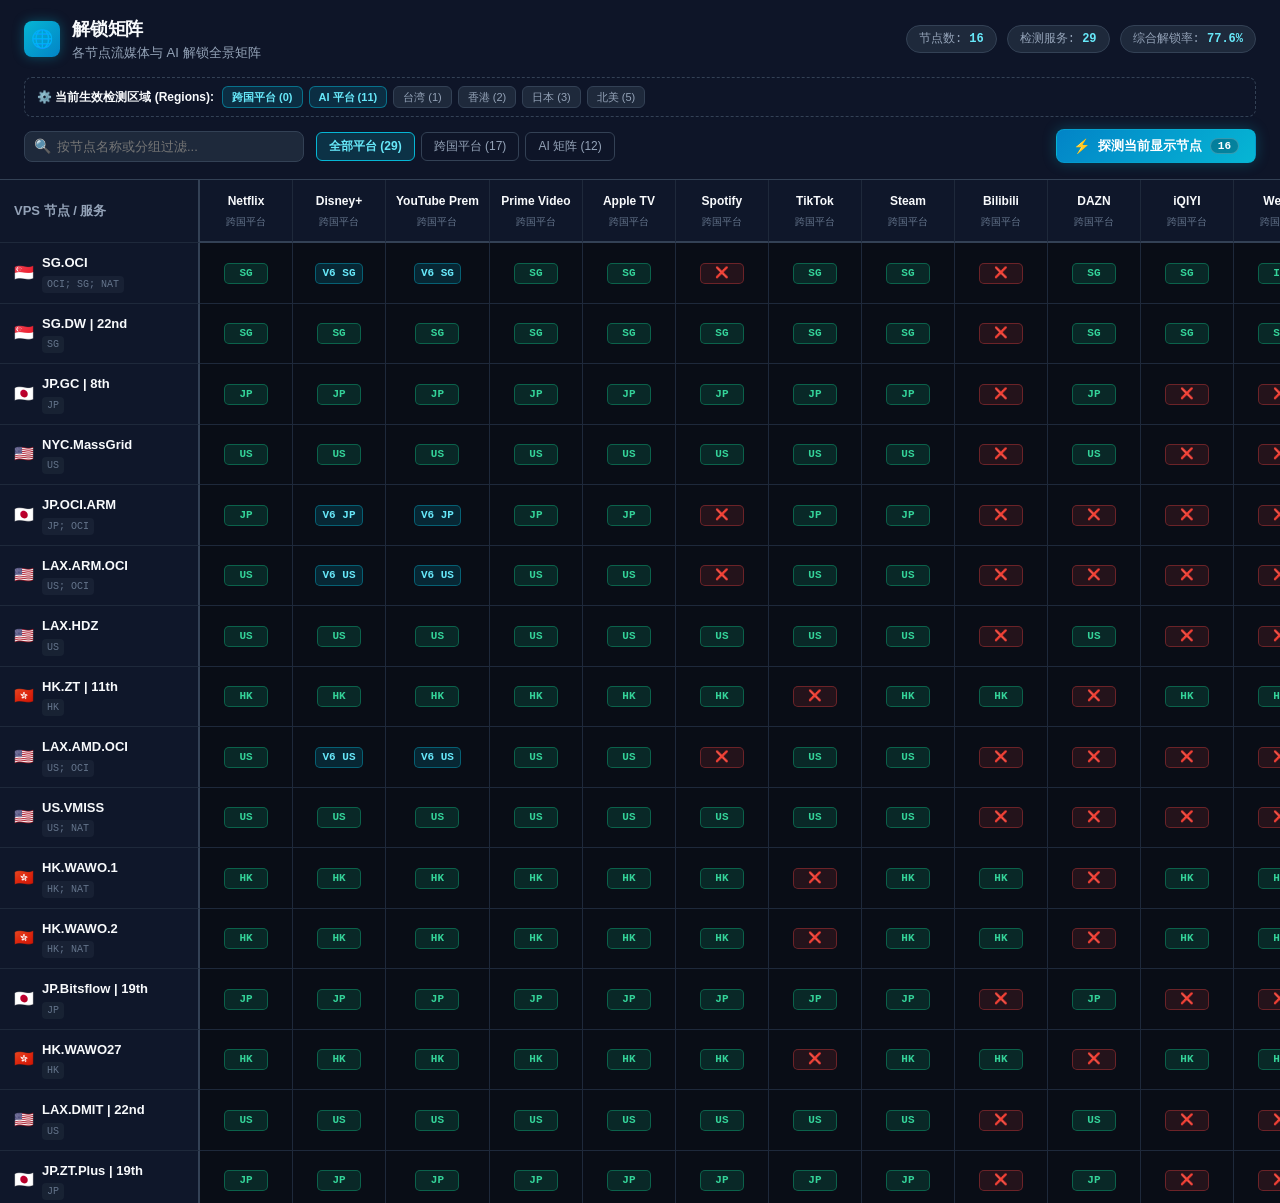
==== commit cd265caa: "fix: prevent duplicate service columns when live snapshot is loaded in matrix page" ====
--- a/prototype/matrix.html
+++ b/prototype/matrix.html
@@ -574,16 +574,17 @@
       </div>
     </div>
 
-    <!-- 动态区域感知提示与配置（模拟后台设置中开启的 region 参数） -->
-    <div class="matrix-region-setting-bar">
-      <span class="region-setting-label">⚙️ 后台启用区域 (Regions):</span>
-      <span class="region-toggle-pill enabled" data-region-id="0" title="Region 0: 跨国流媒体平台">跨国平台 (0)</span>
-      <span class="region-toggle-pill enabled" data-region-id="11" title="Region 11: AI 对话与大模型平台">AI 平台 (11)</span>
-      <span class="region-toggle-pill" data-region-id="1" title="Region 1: 台湾平台 (动画疯/KKTV等)">台湾 (1)</span>
-      <span class="region-toggle-pill" data-region-id="2" title="Region 2: 香港平台 (myTV/NowE等)">香港 (2)</span>
-      <span class="region-toggle-pill" data-region-id="3" title="Region 3: 日本平台 (Abema/TVer/U-NEXT等)">日本 (3)</span>
-      <span class="region-toggle-pill" data-region-id="5" title="Region 5: 北美平台 (Hulu/HBO Max等)">北美 (5)</span>
-      <span style="margin-left:auto;font-size:11px;color:var(--text-dim);">* 点击标签可模拟用户在后台开关对应 Region，表格与列分类将自动随之重构</span>
+    <!-- 动态区域感知与切换栏 -->
+    <div class="matrix-region-setting-bar" id="matrixRegionBar">
+      <span class="region-setting-label">⚙️ 当前生效检测区域 (Regions):</span>
+      <div id="regionPillsContainer" style="display:flex;align-items:center;gap:6px;flex-wrap:wrap;">
+        <span class="region-toggle-pill enabled" data-region-id="0" title="Region 0: 跨国流媒体平台">跨国平台 (0)</span>
+        <span class="region-toggle-pill enabled" data-region-id="11" title="Region 11: AI 对话与大模型平台">AI 平台 (11)</span>
+        <span class="region-toggle-pill" data-region-id="1" title="Region 1: 台湾平台">台湾 (1)</span>
+        <span class="region-toggle-pill" data-region-id="2" title="Region 2: 香港平台">香港 (2)</span>
+        <span class="region-toggle-pill" data-region-id="3" title="Region 3: 日本平台">日本 (3)</span>
+        <span class="region-toggle-pill" data-region-id="5" title="Region 5: 北美平台">北美 (5)</span>
+      </div>
     </div>
 
     <div class="matrix-toolbar">
@@ -625,7 +626,7 @@
   <script>
     // 定义已知全量服务字典与其归属的 Region ID 与分类
     // 当用户未在设置中开启某 region 时，该 region 的服务将根本不会作为列生成
-    const ALL_SERVICES_CATALOG = [
+    let ALL_SERVICES_CATALOG = [
       // 跨国流媒体 (Region 0: Globe)
       { id: "netflix", name: "Netflix", regionId: "0", cat: "globe", catName: "跨国平台" },
       { id: "disney", name: "Disney+", regionId: "0", cat: "globe", catName: "跨国平台" },
@@ -1313,6 +1314,79 @@
     let searchQuery = "";
     let isProbing = false;
 
+    
+    function getRegionDisplayName(key, id) {
+      const map = {
+        "0": "跨国平台",
+        "globe": "跨国平台",
+        "1": "台湾专区",
+        "taiwan": "台湾专区",
+        "2": "香港专区",
+        "hongkong": "香港专区",
+        "3": "日本专区",
+        "japan": "日本专区",
+        "4": "韩国专区",
+        "korea": "韩国专区",
+        "5": "北美专区",
+        "northamerica": "北美专区",
+        "6": "南美专区",
+        "southamerica": "南美专区",
+        "7": "欧洲专区",
+        "europe": "欧洲专区",
+        "8": "非洲专区",
+        "africa": "非洲专区",
+        "9": "东南亚专区",
+        "southeastasia": "东南亚专区",
+        "10": "大洋洲专区",
+        "oceania": "大洋洲专区",
+        "11": "AI 矩阵",
+        "ai": "AI 矩阵"
+      };
+      const k = String(key || id || "").toLowerCase();
+      return map[k] || map[String(id)] || key || "其它专区";
+    }
+
+    function renderRegionBar(catalog) {
+      const container = document.getElementById("regionPillsContainer");
+      if (!container) return;
+
+      // 提取在当前节点数据或后台配置中存在的区域集合
+      const detectedRegionIds = new Set();
+      activeRegions.forEach(r => detectedRegionIds.add(String(r)));
+      ALL_SERVICES_CATALOG.forEach(s => {
+        if (s.regionId) detectedRegionIds.add(String(s.regionId));
+      });
+
+      if (detectedRegionIds.size === 0) return;
+
+      let pillsHtml = "";
+      detectedRegionIds.forEach(rid => {
+        const isEnabled = activeRegions.has(rid);
+        const nameZh = getRegionDisplayName(null, rid);
+        pillsHtml += `<span class="region-toggle-pill ${isEnabled ? 'enabled' : ''}" data-region-id="${rid}" title="点击过滤此区域的列展示">${nameZh} (${rid})</span>`;
+      });
+
+      container.innerHTML = pillsHtml;
+
+      container.querySelectorAll(".region-toggle-pill[data-region-id]").forEach(pill => {
+        pill.addEventListener("click", () => {
+          const rid = pill.getAttribute("data-region-id");
+          if (activeRegions.has(rid)) {
+            if (activeRegions.size === 1) {
+              showToast("⚠️ 请至少保留一个选中的区域");
+              return;
+            }
+            activeRegions.delete(rid);
+            pill.classList.remove("enabled");
+          } else {
+            activeRegions.add(rid);
+            pill.classList.add("enabled");
+          }
+          renderMatrix();
+        });
+      });
+    }
+
     // 核心函数：根据用户设置中开启的 Region，动态获取应生成在表格中的服务列
     function getAvailableServices() {
       return ALL_SERVICES_CATALOG.filter(svc => activeRegions.has(svc.regionId));
@@ -1656,6 +1730,110 @@
 
     // 初始渲染
     renderMatrix();
+
+    // === 真实 Komari 插件环境数据同步与实时探测支持 ===
+    async function loadLiveSnapshot() {
+      try {
+        const resp = await fetch("/api/plugin/unlock-test/snapshot");
+        if (!resp.ok) return;
+        const resJson = await resp.json();
+        if (resJson && resJson.status === "success" && resJson.data) {
+          const snap = resJson.data;
+          
+          // 1. 同步配置中启用的 Regions
+          if (Array.isArray(snap.regions) && snap.regions.length > 0) {
+            activeRegions = new Set(snap.regions);
+            // 更新设置标签的高亮状态
+            document.querySelectorAll(".region-toggle-pill[data-region-id]").forEach(pill => {
+              const rid = pill.getAttribute("data-region-id");
+              if (activeRegions.has(rid)) {
+                pill.classList.add("enabled");
+              } else {
+                pill.classList.remove("enabled");
+              }
+            });
+          }
+
+          // 2. 将后端真实节点转换为大表格式
+          if (snap.nodes && Object.keys(snap.nodes).length > 0) {
+            const liveNodes = [];
+            const allServiceSet = new Map();
+
+            Object.keys(snap.nodes).forEach(uuid => {
+              const nodeData = snap.nodes[uuid];
+              if (!nodeData) return;
+              
+              const nodeEntry = {
+                uuid: uuid,
+                name: nodeData.name || (nodeData.meta && nodeData.meta.name) || uuid.slice(0, 8),
+                region: nodeData.nodeRegion || (nodeData.meta && nodeData.meta.region) || "🌐",
+                group: nodeData.group || (nodeData.meta && nodeData.meta.group) || "DEFAULT",
+                results: {}
+              };
+
+              // 收集每个服务的测试结果
+              if (Array.isArray(nodeData.services)) {
+                nodeData.services.forEach(svc => {
+                  const svcId = svc.id || svc.name.toLowerCase().replace(/[^a-z0-9]+/g, "-");
+                  const v4Unlocked = svc.ipv4 ? Boolean(svc.ipv4.unlocked) : (svc.unlocked && (!svc.ipv6 || svc.ipv4));
+                  const v6Unlocked = svc.ipv6 ? Boolean(svc.ipv6.unlocked) : false;
+                  
+                  let v4Val = false;
+                  if (v4Unlocked) {
+                    v4Val = (svc.ipv4 && svc.ipv4.region) ? svc.ipv4.region : (svc.region || "YES");
+                  }
+                  let v6Val = false;
+                  if (v6Unlocked) {
+                    v6Val = (svc.ipv6 && svc.ipv6.region) ? svc.ipv6.region : (svc.region || "YES");
+                  }
+
+                  nodeEntry.results[svcId] = {
+                    v4: v4Val,
+                    v6: v6Val
+                  };
+
+                  // 自动发现新服务并加入字典
+                  if (!allServiceSet.has(svcId)) {
+                    const rKey = svc.regionKey || "globe";
+                    allServiceSet.set(svcId, {
+                      id: svcId,
+                      name: svc.displayName || svc.name,
+                      regionId: String(svc.regionId || "0"),
+                      cat: rKey.toLowerCase(),
+                      catName: getRegionDisplayName(rKey, svc.regionId)
+                    });
+                  }
+                });
+              }
+
+              liveNodes.push(nodeEntry);
+            });
+
+            if (liveNodes.length > 0) {
+              NODES.length = 0;
+              liveNodes.forEach(n => NODES.push(n));
+
+              // 关键修复：当从后端获取到真实测试数据时，服务列 100% 完全采用后端解析出的真实服务列表！
+              // 彻底抛弃 mock 预定义字典，杜绝出现两套同名服务（如一套全-、一套有结果）的列重复 Bug
+              if (allServiceSet.size > 0) {
+                ALL_SERVICES_CATALOG = Array.from(allServiceSet.values());
+              }
+
+              // 动态更新区域栏的显示与交互
+              renderRegionBar(snap.regionsCatalog || []);
+
+              renderMatrix();
+            }
+          }
+        }
+      } catch (e) {
+        // 离线或本地静态环境，保留内置镜像数据
+      }
+    }
+
+    // 页面载入时自动加载真实快照
+    loadLiveSnapshot();
+
   </script>
 </body>
 </html>
